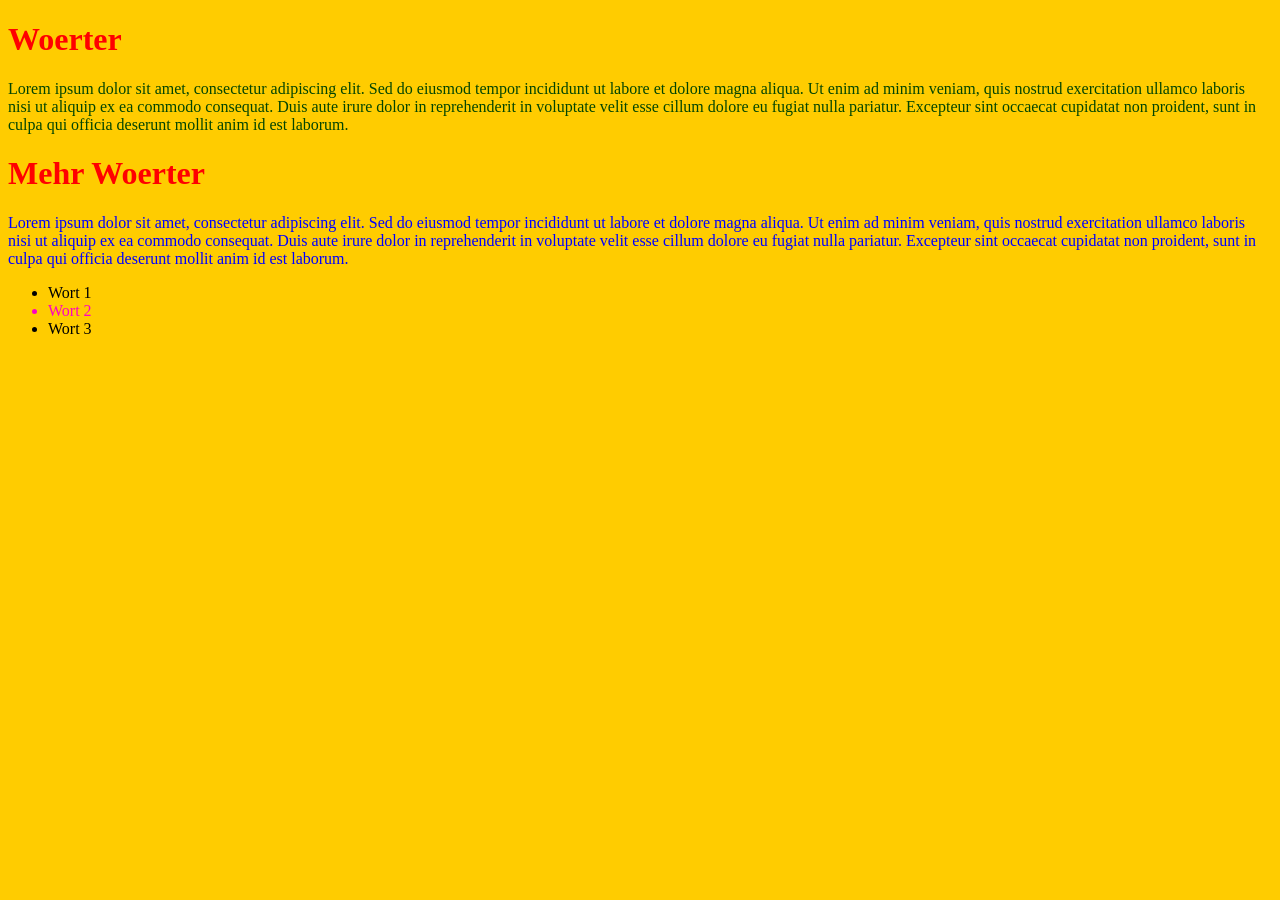
==== index.html @ e8934c5e "Add files via upload" ====
<!DOCTYPE html>
<html lang="de">
    <head>
        <meta charset="UTF-8">
        <meta name="viewport" content="width=device-width, initial-scale=1.0">
        <title>Dokument zum Testen</title>
        
        <link rel="stylesheet" href="style.css">
        
    </head>
    <body>
        <h1 >Woerter</h1>
<p>
    Lorem ipsum dolor sit amet, consectetur adipiscing elit. Sed do eiusmod tempor incididunt ut labore et dolore magna aliqua. Ut enim ad minim veniam, quis nostrud exercitation ullamco laboris nisi ut aliquip ex ea commodo consequat. Duis aute irure dolor in reprehenderit in voluptate velit esse cillum dolore eu fugiat nulla pariatur. Excepteur sint occaecat cupidatat non proident, sunt in culpa qui officia deserunt mollit anim id est laborum.
</p>
<h1>Mehr Woerter</h1>
<p id="blauertext">
    Lorem ipsum dolor sit amet, consectetur adipiscing elit. Sed do eiusmod tempor incididunt ut labore et dolore magna aliqua. Ut enim ad minim veniam, quis nostrud exercitation ullamco laboris nisi ut aliquip ex ea commodo consequat. Duis aute irure dolor in reprehenderit in voluptate velit esse cillum dolore eu fugiat nulla pariatur. Excepteur sint occaecat cupidatat non proident, sunt in culpa qui officia deserunt mollit anim id est laborum.
</p>


        <ul> 
            <li >Wort 1</li>
            <li id="xyz">Wort 2</li>
            <li>Wort 3</li>
        </ul>
       
    
    </body>
</html>
---- style.css ----
body {background: rgb(255, 204, 0)}
h1 {color: red}
p {color: rgb(2, 69, 2)}
#blauertext {color: blue}
#xyz {color: rgb(255, 0, 195)}
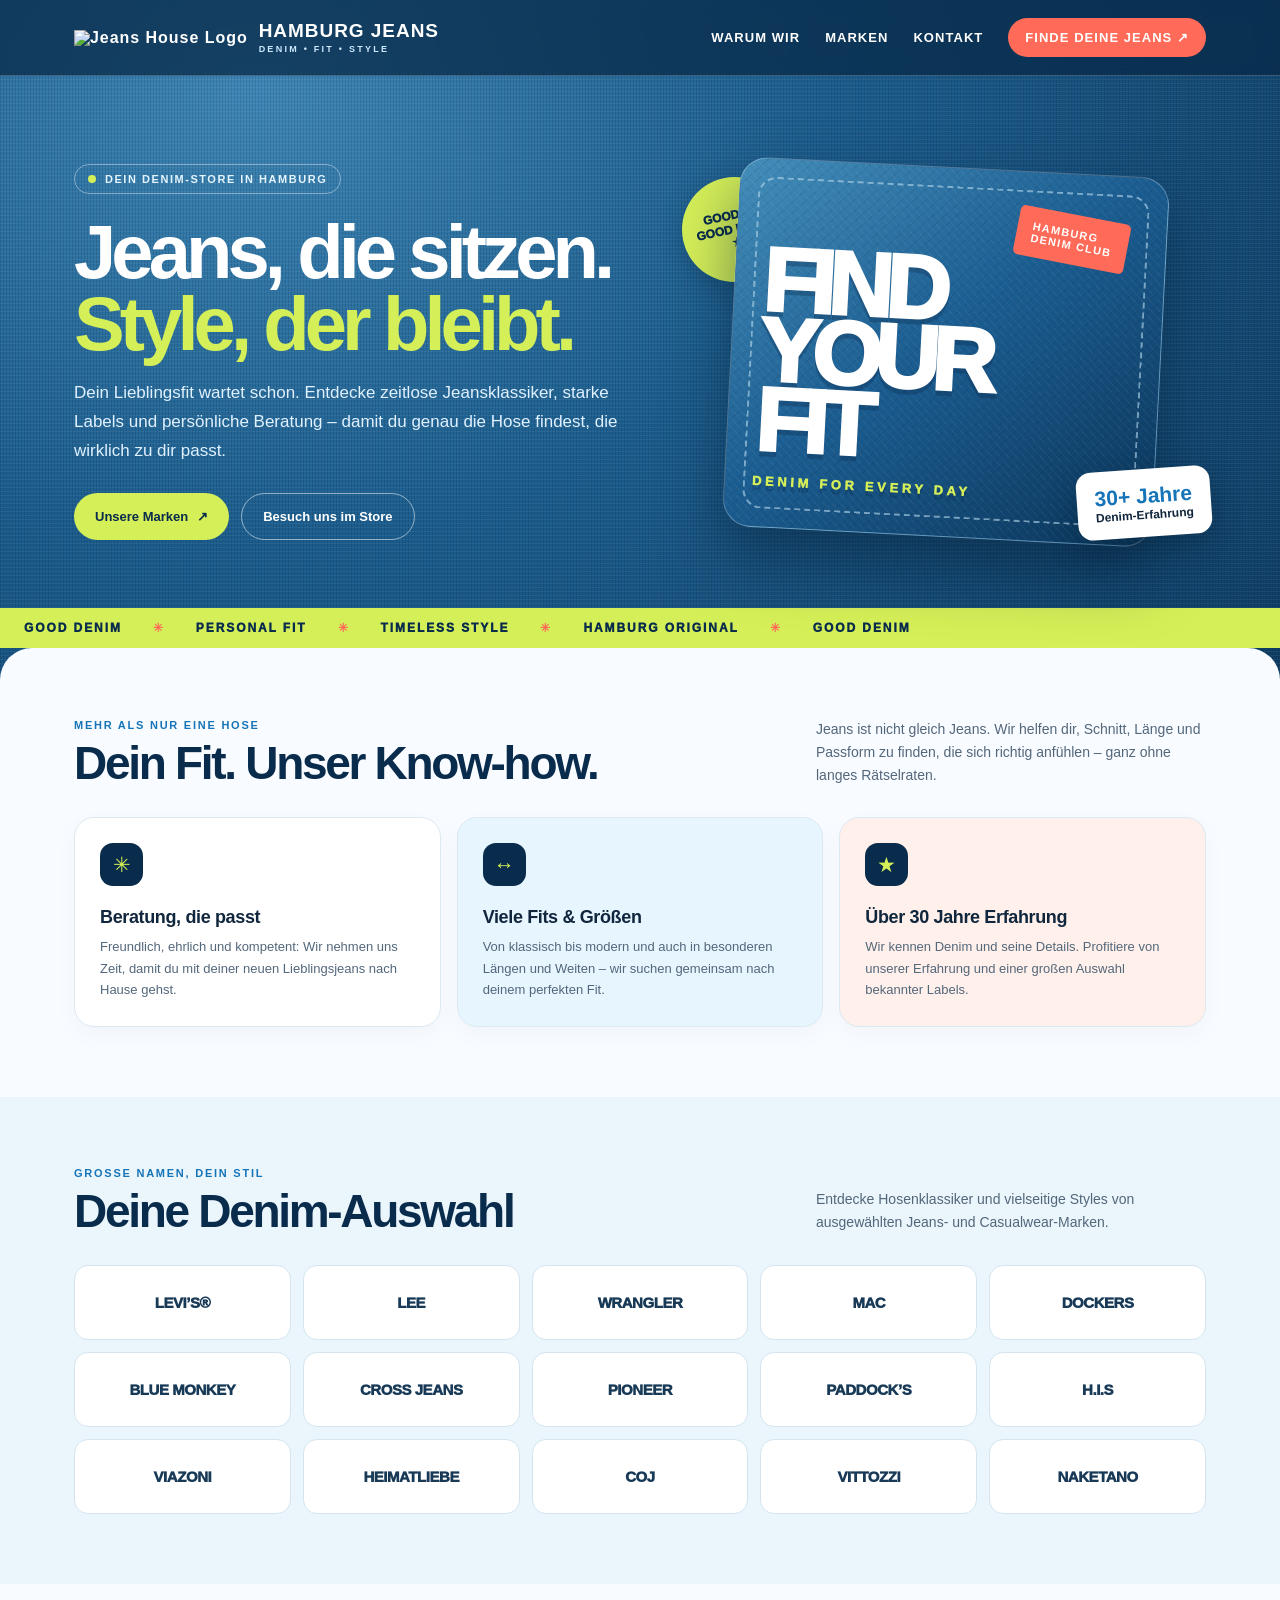
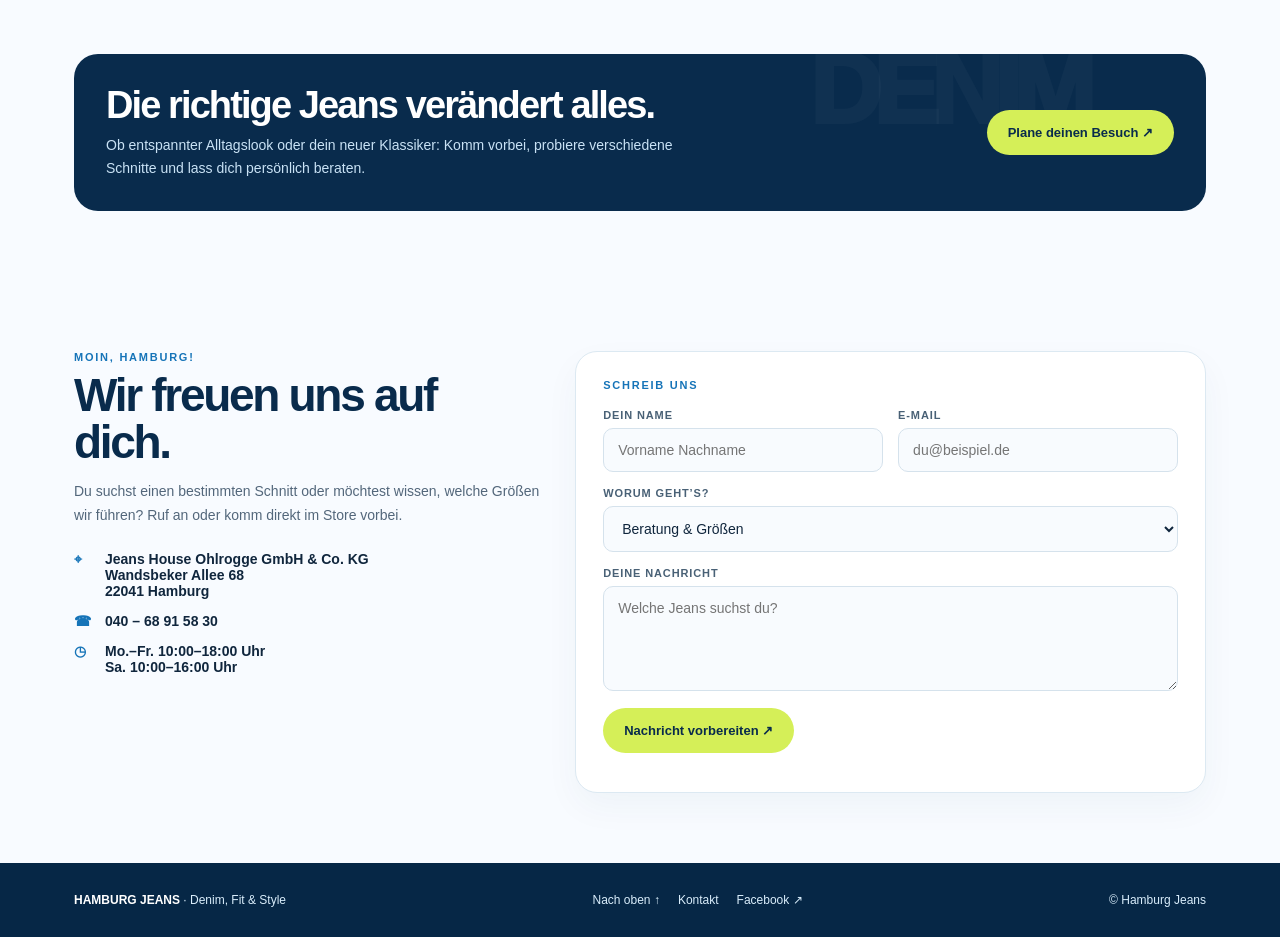
==== commit f83480ed: "Add files via upload" ====
--- a/index.html
+++ b/index.html
@@ -1,30 +1,129 @@
 <!DOCTYPE html>
 <html lang="de">
-    <head>
-        <meta charset="UTF-8">
-        <meta name="viewport" content="width=device-width, initial-scale=1.0">
-        <title>Dokument zum Testen</title>
-        
-        <link rel="stylesheet" href="style.css">
-        
-    </head>
-    <body>
-        <h1 >Woerter</h1>
-<p>
-    Lorem ipsum dolor sit amet, consectetur adipiscing elit. Sed do eiusmod tempor incididunt ut labore et dolore magna aliqua. Ut enim ad minim veniam, quis nostrud exercitation ullamco laboris nisi ut aliquip ex ea commodo consequat. Duis aute irure dolor in reprehenderit in voluptate velit esse cillum dolore eu fugiat nulla pariatur. Excepteur sint occaecat cupidatat non proident, sunt in culpa qui officia deserunt mollit anim id est laborum.
-</p>
-<h1>Mehr Woerter</h1>
-<p id="blauertext">
-    Lorem ipsum dolor sit amet, consectetur adipiscing elit. Sed do eiusmod tempor incididunt ut labore et dolore magna aliqua. Ut enim ad minim veniam, quis nostrud exercitation ullamco laboris nisi ut aliquip ex ea commodo consequat. Duis aute irure dolor in reprehenderit in voluptate velit esse cillum dolore eu fugiat nulla pariatur. Excepteur sint occaecat cupidatat non proident, sunt in culpa qui officia deserunt mollit anim id est laborum.
-</p>
-
-
-        <ul> 
-            <li >Wort 1</li>
-            <li id="xyz">Wort 2</li>
-            <li>Wort 3</li>
-        </ul>
-       
-    
-    </body>
-</html>+<head>
+<meta charset="UTF-8" />
+<meta name="viewport" content="width=device-width, initial-scale=1" />
+<title>Jeans House Hamburg — Dein Denim. Dein Stil.</title>
+<style>
+  :root{--ink:#10263d;--navy:#092b4c;--blue:#1674b8;--sky:#c8eaff;--coral:#ff6b58;--lime:#d5ef58;--paper:#f8fbff;--white:#fff;--muted:#53677b}
+  *{box-sizing:border-box}
+  html{scroll-behavior:smooth}
+  body{margin:0;color:var(--ink);font-family:Inter,Arial,Helvetica,sans-serif;background-color:#164a75;background-image:repeating-linear-gradient(0deg,rgba(255,255,255,.055) 0px,rgba(255,255,255,.055) 1px,transparent 1px,transparent 4px),repeating-linear-gradient(90deg,rgba(5,26,48,.15) 0px,rgba(5,26,48,.15) 1px,transparent 1px,transparent 3px),radial-gradient(ellipse at 20% 10%,#3e86b5 0%,#1b5c8c 40%,#0b3458 100%);background-attachment:fixed}
+  a{color:inherit;text-decoration:none}
+  .shell{max-width:1180px;margin:auto;padding:0 24px}
+  header{padding:18px 0;color:white;border-bottom:1px solid #ffffff35;background:#062746b8;backdrop-filter:blur(10px)}
+  .nav{display:flex;align-items:center;justify-content:space-between;gap:24px}
+  .logo{display:flex;align-items:center;gap:11px;font-weight:900;letter-spacing:.06em;line-height:.95}
+  .logo-mark{width:48px;height:48px;display:grid;place-items:center;border:3px solid var(--lime);border-radius:14px 5px 14px 5px;color:var(--lime);font-size:21px;transform:rotate(-5deg)}
+  .logo-word{font-size:19px}.logo-word small{display:block;font-size:9px;letter-spacing:.25em;margin-top:5px;color:#cce9ff}
+  nav{display:flex;align-items:center;gap:25px;font-size:13px;font-weight:800;text-transform:uppercase;letter-spacing:.08em}
+  nav a:hover{color:var(--lime)}\n  .brand-logo{width:92px;height:auto;max-height:64px;object-fit:contain;background:#fff;border-radius:8px;padding:4px}
+  .nav-cta{padding:12px 17px;background:var(--coral);border-radius:100px;color:white}
+  .hero{padding:66px 0 46px}
+  .hero-grid{display:grid;grid-template-columns:1.05fr .95fr;gap:38px;align-items:center}
+  .eyebrow{display:inline-flex;align-items:center;gap:9px;padding:8px 13px;border:1px solid #ffffff65;border-radius:99px;color:#e4f5ff;font-size:11px;font-weight:800;text-transform:uppercase;letter-spacing:.14em}
+  .dot{width:8px;height:8px;background:var(--lime);border-radius:50%}
+  h1{font-size:clamp(42px,6vw,76px);line-height:.94;letter-spacing:-.065em;color:white;margin:22px 0 20px;max-width:680px}
+  h1 span{color:var(--lime)}
+  .hero p{font-size:17px;line-height:1.7;color:#e0f1ff;max-width:560px;margin:0 0 27px}
+  .actions{display:flex;flex-wrap:wrap;gap:12px}
+  .btn{display:inline-flex;align-items:center;justify-content:center;gap:9px;padding:15px 21px;border-radius:100px;font-size:13px;font-weight:900;transition:transform .2s}
+  .btn:hover{transform:translateY(-3px)}.btn-primary{background:var(--lime);color:var(--navy)}.btn-ghost{border:1px solid #ffffff85;color:white}
+  .hero-art{position:relative;min-height:420px;display:grid;place-items:center}
+  .denim-card{width:min(100%,430px);height:370px;border:1px solid #ffffff45;border-radius:28px;background:linear-gradient(140deg,#438db9 0%,#1b5d91 47%,#0a3458 100%);box-shadow:0 28px 60px #031d3580;position:relative;overflow:hidden;transform:rotate(3deg)}
+  .denim-card:before{content:"";position:absolute;inset:0;background:repeating-linear-gradient(45deg,transparent 0 5px,#ffffff0c 5px 6px),repeating-linear-gradient(-45deg,transparent 0 7px,#001e3518 7px 8px)}
+  .seam{position:absolute;inset:18px;border:2px dashed #b7d9ee9c;border-radius:19px}
+  .patch{position:absolute;top:40px;right:38px;background:var(--coral);color:white;padding:13px 15px;font-size:11px;font-weight:900;letter-spacing:.12em;transform:rotate(8deg);border-radius:5px}
+  .big-denim{position:absolute;left:27px;bottom:36px;color:white;font-size:clamp(55px,7vw,90px);font-weight:1000;line-height:.78;letter-spacing:-.08em;text-shadow:0 5px 0 #082b4c50}
+  .big-denim small{display:block;font-size:13px;letter-spacing:.28em;line-height:1.5;margin-top:15px;color:var(--lime)}
+  .sticker{position:absolute;left:-4px;top:35px;width:105px;height:105px;border-radius:50%;display:grid;place-items:center;text-align:center;background:var(--lime);color:var(--navy);font-weight:1000;font-size:12px;line-height:1.15;transform:rotate(-12deg);box-shadow:0 8px 25px #031d3540}
+  .floating-note{position:absolute;right:-5px;bottom:25px;background:white;border-radius:15px;padding:15px 18px;box-shadow:0 12px 30px #00182b50;font-size:12px;font-weight:800;transform:rotate(-4deg)}.floating-note strong{display:block;font-size:21px;color:var(--blue)}
+  .ticker{background:var(--lime);color:var(--navy);overflow:hidden;padding:13px 0;font-size:12px;font-weight:1000;letter-spacing:.16em;text-transform:uppercase;white-space:nowrap}
+  .ticker span{padding:0 24px}.ticker b{color:var(--coral);padding:0 7px}
+  main{background:var(--paper);border-radius:32px 32px 0 0;margin-top:0;overflow:hidden}
+  section{padding:70px 0}
+  .section-head{display:flex;justify-content:space-between;align-items:end;gap:24px;margin-bottom:30px}
+  .kicker{font-size:11px;font-weight:900;text-transform:uppercase;letter-spacing:.16em;color:var(--blue)}
+  h2{font-size:clamp(30px,4vw,46px);letter-spacing:-.05em;line-height:1.02;margin:9px 0 0;color:var(--navy)}
+  .section-head p{max-width:390px;color:var(--muted);font-size:14px;line-height:1.65;margin:0}
+  .benefits{display:grid;grid-template-columns:repeat(3,1fr);gap:16px}
+  .benefit{padding:25px;border-radius:20px;background:white;border:1px solid #dce9f2;box-shadow:0 8px 24px #103b5b08}
+  .benefit:nth-child(2){background:#e7f5ff}.benefit:nth-child(3){background:#fff0eb}
+  .iconbox{width:43px;height:43px;border-radius:13px;display:grid;place-items:center;background:var(--navy);color:var(--lime);font-size:21px;margin-bottom:21px}
+  .benefit h3{font-size:18px;margin:0 0 8px;letter-spacing:-.02em}.benefit p{font-size:13px;color:var(--muted);line-height:1.65;margin:0}
+  .brands-section{background:#eaf5fc}
+  .brand-grid{display:grid;grid-template-columns:repeat(5,1fr);gap:12px}
+  .brand{background:white;border:1px solid #d5e5f0;border-radius:14px;min-height:75px;display:grid;place-items:center;text-align:center;padding:15px;font-weight:1000;font-size:15px;letter-spacing:-.03em;color:#183a57;transition:.2s}
+  .brand:hover{background:var(--navy);color:white;transform:translateY(-3px)}
+  .fit-banner{background:var(--navy);color:white;display:grid;grid-template-columns:1fr auto;gap:25px;align-items:center;padding:32px;border-radius:24px;position:relative;overflow:hidden}
+  .fit-banner:after{content:"DENIM";position:absolute;right:120px;top:-22px;font-size:100px;font-weight:1000;letter-spacing:-.09em;color:#ffffff08;pointer-events:none}
+  .fit-banner h2{color:white;font-size:clamp(27px,3vw,38px);margin:0 0 10px}.fit-banner p{color:#c9e2f5;max-width:600px;line-height:1.6;font-size:14px;margin:0}.fit-banner .btn{position:relative;z-index:1;white-space:nowrap}
+  .contact-grid{display:grid;grid-template-columns:.85fr 1.15fr;gap:35px}
+  .contact-copy p{color:var(--muted);font-size:14px;line-height:1.7}.contact-detail{margin-top:24px;display:grid;gap:14px;font-size:14px;font-weight:800}.contact-detail span{display:flex;gap:11px;align-items:flex-start}.contact-detail b{color:var(--blue);min-width:20px}
+  .contact-card{padding:27px;border-radius:22px;background:white;border:1px solid #dce9f2;box-shadow:0 14px 35px #103b5b0b}
+  .form-grid{display:grid;grid-template-columns:1fr 1fr;gap:15px}.field{display:grid;gap:7px}.field.full{grid-column:1/-1}label{font-size:11px;font-weight:900;text-transform:uppercase;letter-spacing:.08em;color:#496176}input,textarea,select{width:100%;border:1px solid #d5e2ec;background:#f8fbfe;border-radius:10px;padding:13px 14px;font:inherit;font-size:14px;color:var(--ink);outline:none}input:focus,textarea:focus,select:focus{border-color:var(--blue);box-shadow:0 0 0 3px #1674b81a}textarea{resize:vertical;min-height:105px}.submit{border:0;cursor:pointer;margin-top:17px}
+  footer{background:#062746;color:#d9edfb;padding:30px 0}.footer-row{display:flex;align-items:center;justify-content:space-between;gap:20px;font-size:12px}.footer-row strong{color:white}.footer-links{display:flex;gap:18px;flex-wrap:wrap}
+  @media(max-width:800px){nav{gap:12px}nav a:not(.nav-cta){display:none}.hero-grid,.contact-grid{grid-template-columns:1fr}.hero{padding-top:45px}.hero-art{min-height:365px}.denim-card{height:320px}.section-head{align-items:start;flex-direction:column}.benefits{grid-template-columns:1fr}.brand-grid{grid-template-columns:repeat(3,1fr)}.fit-banner{grid-template-columns:1fr}.fit-banner .btn{justify-self:start}.footer-row{align-items:flex-start;flex-direction:column}}
+  @media(max-width:480px){.shell{padding:0 17px}.logo-word{font-size:15px}.brand-logo{width:66px}.hero-art{min-height:320px}.denim-card{height:280px}.sticker{width:82px;height:82px;font-size:10px;left:0}.floating-note{right:0;bottom:10px}.brand-grid{grid-template-columns:repeat(2,1fr)}.form-grid{grid-template-columns:1fr}.field.full{grid-column:auto}section{padding:52px 0}}
+</style>
+</head>
+<body>
+<header>
+  <div class="shell nav">
+    <a class="logo" href="index.html" aria-label="Jeans House Startseite"><img class="brand-logo" src="assets/jeans-house-logo.png" alt="Jeans House Logo"><span class="logo-word">HAMBURG JEANS<small>DENIM • FIT • STYLE</small></span></a>
+    <nav aria-label="Hauptnavigation"><a href="#vorteile">Warum wir</a><a href="marken.html">Marken</a><a href="#kontakt">Kontakt</a><a class="nav-cta" href="#kontakt">Finde deine Jeans ↗</a></nav>
+  </div>
+</header>
+<div id="start" class="hero">
+  <div class="shell hero-grid">
+    <div>
+      <div class="eyebrow"><span class="dot"></span> Dein Denim-Store in Hamburg</div>
+      <h1>Jeans, die sitzen.<br><span>Style, der bleibt.</span></h1>
+      <p>Dein Lieblingsfit wartet schon. Entdecke zeitlose Jeansklassiker, starke Labels und persönliche Beratung – damit du genau die Hose findest, die wirklich zu dir passt.</p>
+      <div class="actions"><a class="btn btn-primary" href="marken.html">Unsere Marken <span>↗</span></a><a class="btn btn-ghost" href="#kontakt">Besuch uns im Store</a></div>
+    </div>
+    <div class="hero-art" aria-label="Grafische Denim-Illustration">
+      <div class="sticker">GOOD FIT<br>GOOD MOOD<br>★</div>
+      <div class="denim-card"><div class="seam"></div><div class="patch">HAMBURG<br>DENIM CLUB</div><div class="big-denim">FIND<br>YOUR<br>FIT<small>DENIM FOR EVERY DAY</small></div></div>
+      <div class="floating-note"><strong>30+ Jahre</strong>Denim-Erfahrung</div>
+    </div>
+  </div>
+</div>
+<div class="ticker"><span>GOOD DENIM</span><b>✳</b><span>PERSONAL FIT</span><b>✳</b><span>TIMELESS STYLE</span><b>✳</b><span>HAMBURG ORIGINAL</span><b>✳</b><span>GOOD DENIM</span></div>
+<main>
+  <section id="vorteile">
+    <div class="shell">
+      <div class="section-head"><div><div class="kicker">Mehr als nur eine Hose</div><h2>Dein Fit. Unser Know-how.</h2></div><p>Jeans ist nicht gleich Jeans. Wir helfen dir, Schnitt, Länge und Passform zu finden, die sich richtig anfühlen – ganz ohne langes Rätselraten.</p></div>
+      <div class="benefits">
+        <article class="benefit"><div class="iconbox">✳</div><h3>Beratung, die passt</h3><p>Freundlich, ehrlich und kompetent: Wir nehmen uns Zeit, damit du mit deiner neuen Lieblingsjeans nach Hause gehst.</p></article>
+        <article class="benefit"><div class="iconbox">↔</div><h3>Viele Fits & Größen</h3><p>Von klassisch bis modern und auch in besonderen Längen und Weiten – wir suchen gemeinsam nach deinem perfekten Fit.</p></article>
+        <article class="benefit"><div class="iconbox">★</div><h3>Über 30 Jahre Erfahrung</h3><p>Wir kennen Denim und seine Details. Profitiere von unserer Erfahrung und einer großen Auswahl bekannter Labels.</p></article>
+      </div>
+    </div>
+  </section>
+  <section id="marken" class="brands-section">
+    <div class="shell">
+      <div class="section-head"><div><div class="kicker">Große Namen, dein Stil</div><h2>Deine Denim-Auswahl</h2></div><p>Entdecke Hosenklassiker und vielseitige Styles von ausgewählten Jeans- und Casualwear-Marken.</p></div>
+      <div class="brand-grid">
+        <div class="brand">LEVI’S®</div><div class="brand">LEE</div><div class="brand">WRANGLER</div><div class="brand">MAC</div><div class="brand">DOCKERS</div><div class="brand">BLUE MONKEY</div><div class="brand">CROSS JEANS</div><div class="brand">PIONEER</div><div class="brand">PADDOCK’S</div><div class="brand">H.I.S</div><div class="brand">VIAZONI</div><div class="brand">HEIMATLIEBE</div><div class="brand">COJ</div><div class="brand">VITTOZZI</div><div class="brand">NAKETANO</div>
+      </div>
+    </div>
+  </section>
+  <section>
+    <div class="shell"><div class="fit-banner"><div><h2>Die richtige Jeans verändert alles.</h2><p>Ob entspannter Alltagslook oder dein neuer Klassiker: Komm vorbei, probiere verschiedene Schnitte und lass dich persönlich beraten.</p></div><a class="btn btn-primary" href="#kontakt">Plane deinen Besuch ↗</a></div></div>
+  </section>
+  <section id="kontakt">
+    <div class="shell contact-grid">
+      <div class="contact-copy"><div class="kicker">Moin, Hamburg!</div><h2>Wir freuen uns auf dich.</h2><p>Du suchst einen bestimmten Schnitt oder möchtest wissen, welche Größen wir führen? Ruf an oder komm direkt im Store vorbei.</p>
+        <div class="contact-detail"><span><b>⌖</b><span>Jeans House Ohlrogge GmbH & Co. KG<br>Wandsbeker Allee 68<br>22041 Hamburg</span></span><span><b>☎</b><span>040 – 68 91 58 30</span></span><span><b>◷</b><span>Mo.–Fr. 10:00–18:00 Uhr<br>Sa. 10:00–16:00 Uhr</span></span></div>
+      </div>
+      <div class="contact-card"><div class="kicker" style="margin-bottom:18px">Schreib uns</div><form onsubmit="event.preventDefault();document.getElementById('form-note').textContent='Danke! Dieses Demo-Formular ist noch nicht mit einem E-Mail-System verbunden.';">
+        <div class="form-grid"><div class="field"><label for="name">Dein Name</label><input id="name" name="name" placeholder="Vorname Nachname" required></div><div class="field"><label for="email">E-Mail</label><input id="email" name="email" type="email" placeholder="du@beispiel.de" required></div><div class="field full"><label for="topic">Worum geht’s?</label><select id="topic" name="topic"><option>Beratung & Größen</option><option>Marken & Verfügbarkeit</option><option>Allgemeine Anfrage</option></select></div><div class="field full"><label for="message">Deine Nachricht</label><textarea id="message" name="message" placeholder="Welche Jeans suchst du?"></textarea></div></div>
+        <button class="btn btn-primary submit" type="submit">Nachricht vorbereiten ↗</button><p id="form-note" aria-live="polite" style="font-size:12px;color:#53677b;margin:12px 0 0"></p>
+      </form></div>
+    </div>
+  </section>
+</main>
+<footer><div class="shell footer-row"><div><strong>HAMBURG JEANS</strong> · Denim, Fit & Style</div><div class="footer-links"><a href="#start">Nach oben ↑</a><a href="#kontakt">Kontakt</a><a href="https://www.facebook.com/hamburgjeans/" target="_blank" rel="noreferrer">Facebook ↗</a></div><div>© Hamburg Jeans</div></div></footer>
+</body>
+</html>
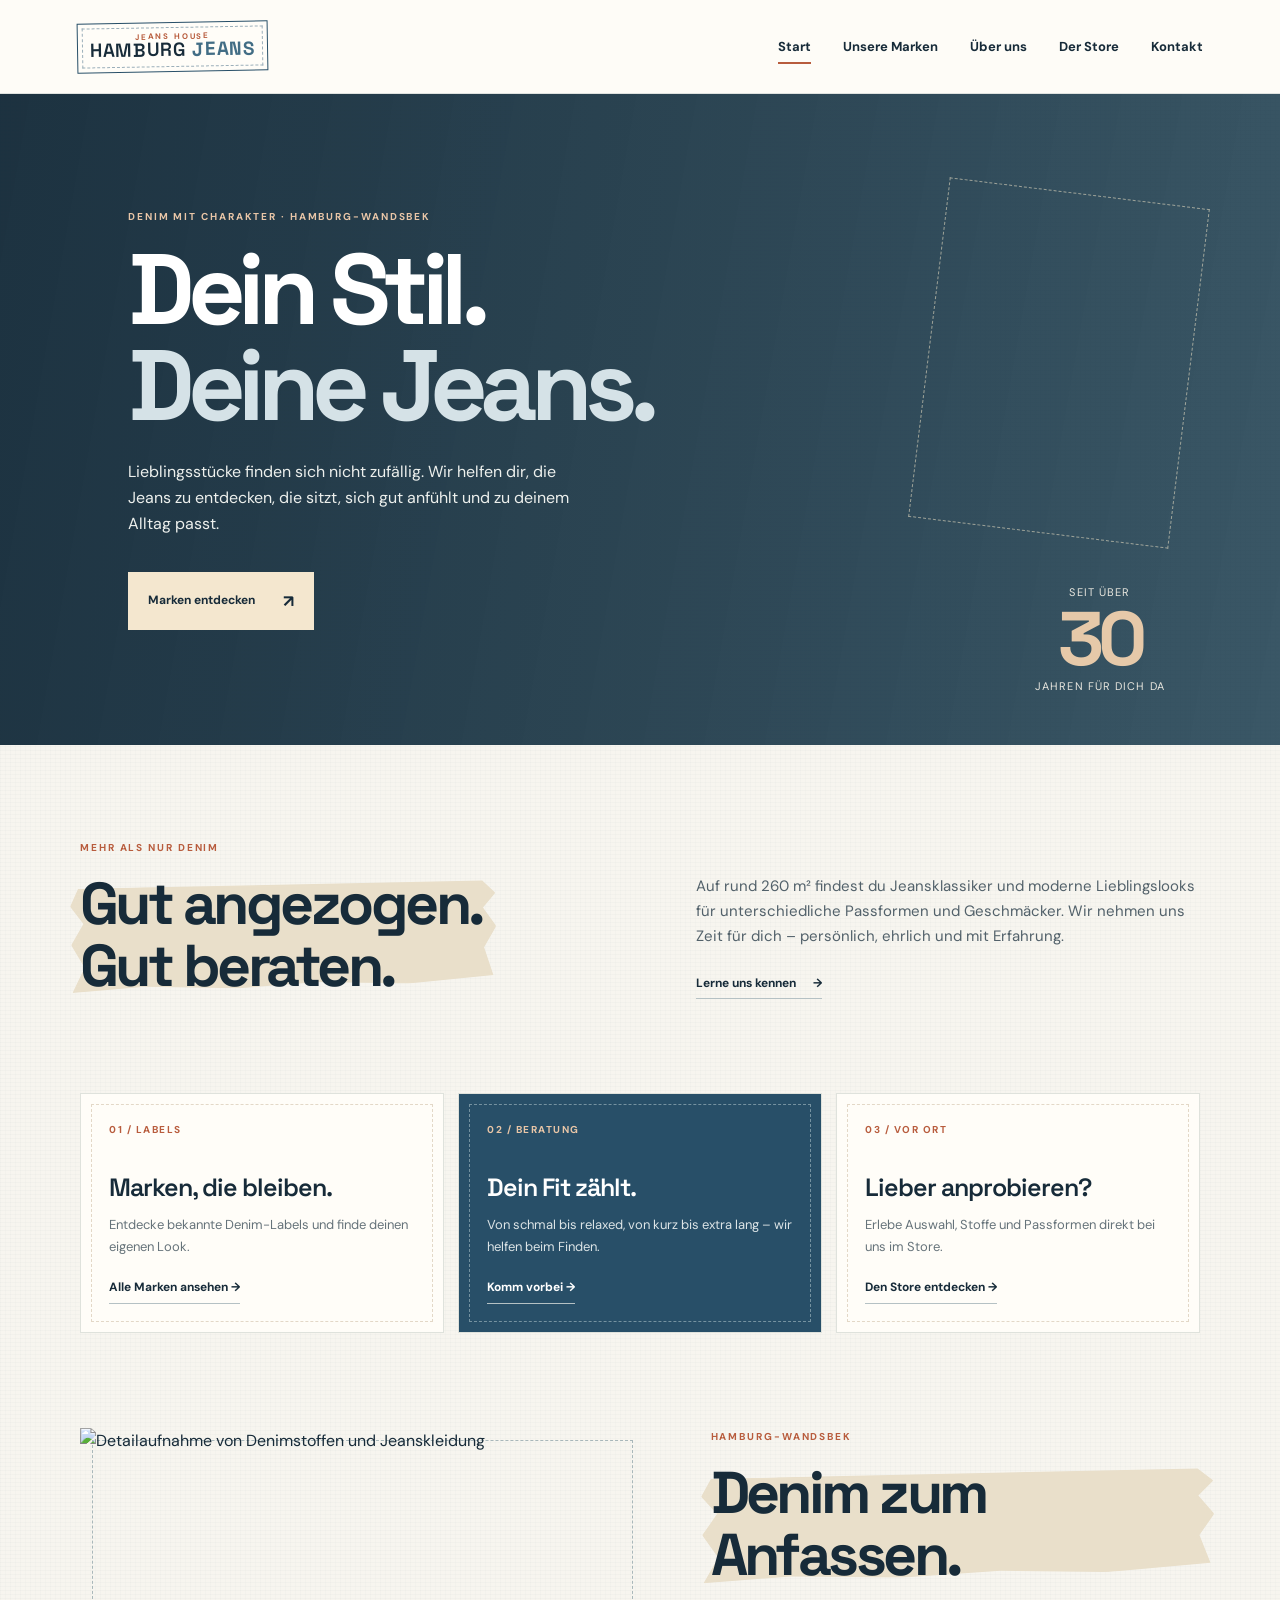
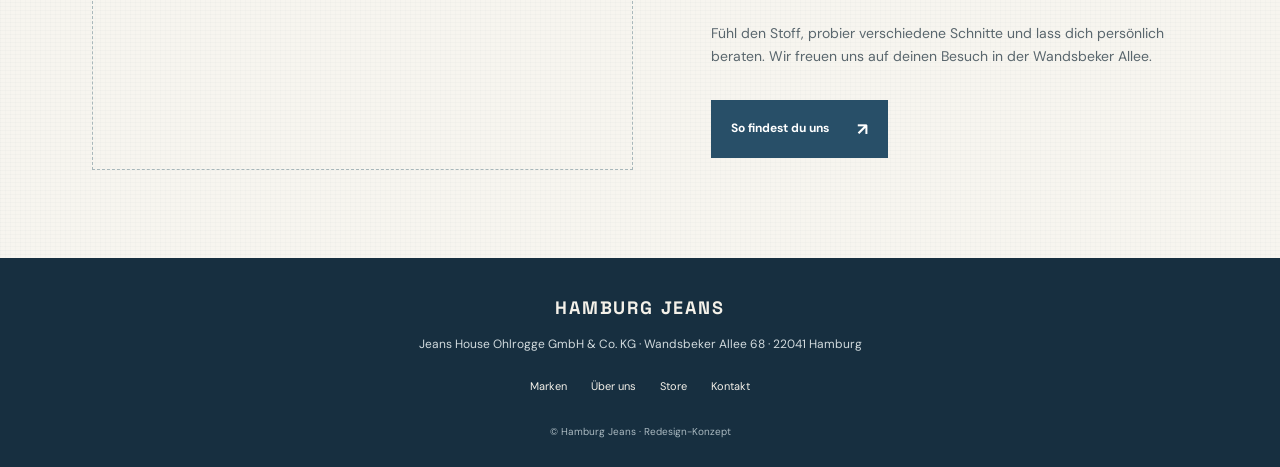
==== commit ffeac0de: "Add files via upload" ====
--- a/index.html
+++ b/index.html
@@ -1,129 +1,12 @@
-<!DOCTYPE html>
+<!doctype html>
 <html lang="de">
-<head>
-<meta charset="UTF-8" />
-<meta name="viewport" content="width=device-width, initial-scale=1" />
-<title>Jeans House Hamburg — Dein Denim. Dein Stil.</title>
-<style>
-  :root{--ink:#10263d;--navy:#092b4c;--blue:#1674b8;--sky:#c8eaff;--coral:#ff6b58;--lime:#d5ef58;--paper:#f8fbff;--white:#fff;--muted:#53677b}
-  *{box-sizing:border-box}
-  html{scroll-behavior:smooth}
-  body{margin:0;color:var(--ink);font-family:Inter,Arial,Helvetica,sans-serif;background-color:#164a75;background-image:repeating-linear-gradient(0deg,rgba(255,255,255,.055) 0px,rgba(255,255,255,.055) 1px,transparent 1px,transparent 4px),repeating-linear-gradient(90deg,rgba(5,26,48,.15) 0px,rgba(5,26,48,.15) 1px,transparent 1px,transparent 3px),radial-gradient(ellipse at 20% 10%,#3e86b5 0%,#1b5c8c 40%,#0b3458 100%);background-attachment:fixed}
-  a{color:inherit;text-decoration:none}
-  .shell{max-width:1180px;margin:auto;padding:0 24px}
-  header{padding:18px 0;color:white;border-bottom:1px solid #ffffff35;background:#062746b8;backdrop-filter:blur(10px)}
-  .nav{display:flex;align-items:center;justify-content:space-between;gap:24px}
-  .logo{display:flex;align-items:center;gap:11px;font-weight:900;letter-spacing:.06em;line-height:.95}
-  .logo-mark{width:48px;height:48px;display:grid;place-items:center;border:3px solid var(--lime);border-radius:14px 5px 14px 5px;color:var(--lime);font-size:21px;transform:rotate(-5deg)}
-  .logo-word{font-size:19px}.logo-word small{display:block;font-size:9px;letter-spacing:.25em;margin-top:5px;color:#cce9ff}
-  nav{display:flex;align-items:center;gap:25px;font-size:13px;font-weight:800;text-transform:uppercase;letter-spacing:.08em}
-  nav a:hover{color:var(--lime)}\n  .brand-logo{width:92px;height:auto;max-height:64px;object-fit:contain;background:#fff;border-radius:8px;padding:4px}
-  .nav-cta{padding:12px 17px;background:var(--coral);border-radius:100px;color:white}
-  .hero{padding:66px 0 46px}
-  .hero-grid{display:grid;grid-template-columns:1.05fr .95fr;gap:38px;align-items:center}
-  .eyebrow{display:inline-flex;align-items:center;gap:9px;padding:8px 13px;border:1px solid #ffffff65;border-radius:99px;color:#e4f5ff;font-size:11px;font-weight:800;text-transform:uppercase;letter-spacing:.14em}
-  .dot{width:8px;height:8px;background:var(--lime);border-radius:50%}
-  h1{font-size:clamp(42px,6vw,76px);line-height:.94;letter-spacing:-.065em;color:white;margin:22px 0 20px;max-width:680px}
-  h1 span{color:var(--lime)}
-  .hero p{font-size:17px;line-height:1.7;color:#e0f1ff;max-width:560px;margin:0 0 27px}
-  .actions{display:flex;flex-wrap:wrap;gap:12px}
-  .btn{display:inline-flex;align-items:center;justify-content:center;gap:9px;padding:15px 21px;border-radius:100px;font-size:13px;font-weight:900;transition:transform .2s}
-  .btn:hover{transform:translateY(-3px)}.btn-primary{background:var(--lime);color:var(--navy)}.btn-ghost{border:1px solid #ffffff85;color:white}
-  .hero-art{position:relative;min-height:420px;display:grid;place-items:center}
-  .denim-card{width:min(100%,430px);height:370px;border:1px solid #ffffff45;border-radius:28px;background:linear-gradient(140deg,#438db9 0%,#1b5d91 47%,#0a3458 100%);box-shadow:0 28px 60px #031d3580;position:relative;overflow:hidden;transform:rotate(3deg)}
-  .denim-card:before{content:"";position:absolute;inset:0;background:repeating-linear-gradient(45deg,transparent 0 5px,#ffffff0c 5px 6px),repeating-linear-gradient(-45deg,transparent 0 7px,#001e3518 7px 8px)}
-  .seam{position:absolute;inset:18px;border:2px dashed #b7d9ee9c;border-radius:19px}
-  .patch{position:absolute;top:40px;right:38px;background:var(--coral);color:white;padding:13px 15px;font-size:11px;font-weight:900;letter-spacing:.12em;transform:rotate(8deg);border-radius:5px}
-  .big-denim{position:absolute;left:27px;bottom:36px;color:white;font-size:clamp(55px,7vw,90px);font-weight:1000;line-height:.78;letter-spacing:-.08em;text-shadow:0 5px 0 #082b4c50}
-  .big-denim small{display:block;font-size:13px;letter-spacing:.28em;line-height:1.5;margin-top:15px;color:var(--lime)}
-  .sticker{position:absolute;left:-4px;top:35px;width:105px;height:105px;border-radius:50%;display:grid;place-items:center;text-align:center;background:var(--lime);color:var(--navy);font-weight:1000;font-size:12px;line-height:1.15;transform:rotate(-12deg);box-shadow:0 8px 25px #031d3540}
-  .floating-note{position:absolute;right:-5px;bottom:25px;background:white;border-radius:15px;padding:15px 18px;box-shadow:0 12px 30px #00182b50;font-size:12px;font-weight:800;transform:rotate(-4deg)}.floating-note strong{display:block;font-size:21px;color:var(--blue)}
-  .ticker{background:var(--lime);color:var(--navy);overflow:hidden;padding:13px 0;font-size:12px;font-weight:1000;letter-spacing:.16em;text-transform:uppercase;white-space:nowrap}
-  .ticker span{padding:0 24px}.ticker b{color:var(--coral);padding:0 7px}
-  main{background:var(--paper);border-radius:32px 32px 0 0;margin-top:0;overflow:hidden}
-  section{padding:70px 0}
-  .section-head{display:flex;justify-content:space-between;align-items:end;gap:24px;margin-bottom:30px}
-  .kicker{font-size:11px;font-weight:900;text-transform:uppercase;letter-spacing:.16em;color:var(--blue)}
-  h2{font-size:clamp(30px,4vw,46px);letter-spacing:-.05em;line-height:1.02;margin:9px 0 0;color:var(--navy)}
-  .section-head p{max-width:390px;color:var(--muted);font-size:14px;line-height:1.65;margin:0}
-  .benefits{display:grid;grid-template-columns:repeat(3,1fr);gap:16px}
-  .benefit{padding:25px;border-radius:20px;background:white;border:1px solid #dce9f2;box-shadow:0 8px 24px #103b5b08}
-  .benefit:nth-child(2){background:#e7f5ff}.benefit:nth-child(3){background:#fff0eb}
-  .iconbox{width:43px;height:43px;border-radius:13px;display:grid;place-items:center;background:var(--navy);color:var(--lime);font-size:21px;margin-bottom:21px}
-  .benefit h3{font-size:18px;margin:0 0 8px;letter-spacing:-.02em}.benefit p{font-size:13px;color:var(--muted);line-height:1.65;margin:0}
-  .brands-section{background:#eaf5fc}
-  .brand-grid{display:grid;grid-template-columns:repeat(5,1fr);gap:12px}
-  .brand{background:white;border:1px solid #d5e5f0;border-radius:14px;min-height:75px;display:grid;place-items:center;text-align:center;padding:15px;font-weight:1000;font-size:15px;letter-spacing:-.03em;color:#183a57;transition:.2s}
-  .brand:hover{background:var(--navy);color:white;transform:translateY(-3px)}
-  .fit-banner{background:var(--navy);color:white;display:grid;grid-template-columns:1fr auto;gap:25px;align-items:center;padding:32px;border-radius:24px;position:relative;overflow:hidden}
-  .fit-banner:after{content:"DENIM";position:absolute;right:120px;top:-22px;font-size:100px;font-weight:1000;letter-spacing:-.09em;color:#ffffff08;pointer-events:none}
-  .fit-banner h2{color:white;font-size:clamp(27px,3vw,38px);margin:0 0 10px}.fit-banner p{color:#c9e2f5;max-width:600px;line-height:1.6;font-size:14px;margin:0}.fit-banner .btn{position:relative;z-index:1;white-space:nowrap}
-  .contact-grid{display:grid;grid-template-columns:.85fr 1.15fr;gap:35px}
-  .contact-copy p{color:var(--muted);font-size:14px;line-height:1.7}.contact-detail{margin-top:24px;display:grid;gap:14px;font-size:14px;font-weight:800}.contact-detail span{display:flex;gap:11px;align-items:flex-start}.contact-detail b{color:var(--blue);min-width:20px}
-  .contact-card{padding:27px;border-radius:22px;background:white;border:1px solid #dce9f2;box-shadow:0 14px 35px #103b5b0b}
-  .form-grid{display:grid;grid-template-columns:1fr 1fr;gap:15px}.field{display:grid;gap:7px}.field.full{grid-column:1/-1}label{font-size:11px;font-weight:900;text-transform:uppercase;letter-spacing:.08em;color:#496176}input,textarea,select{width:100%;border:1px solid #d5e2ec;background:#f8fbfe;border-radius:10px;padding:13px 14px;font:inherit;font-size:14px;color:var(--ink);outline:none}input:focus,textarea:focus,select:focus{border-color:var(--blue);box-shadow:0 0 0 3px #1674b81a}textarea{resize:vertical;min-height:105px}.submit{border:0;cursor:pointer;margin-top:17px}
-  footer{background:#062746;color:#d9edfb;padding:30px 0}.footer-row{display:flex;align-items:center;justify-content:space-between;gap:20px;font-size:12px}.footer-row strong{color:white}.footer-links{display:flex;gap:18px;flex-wrap:wrap}
-  @media(max-width:800px){nav{gap:12px}nav a:not(.nav-cta){display:none}.hero-grid,.contact-grid{grid-template-columns:1fr}.hero{padding-top:45px}.hero-art{min-height:365px}.denim-card{height:320px}.section-head{align-items:start;flex-direction:column}.benefits{grid-template-columns:1fr}.brand-grid{grid-template-columns:repeat(3,1fr)}.fit-banner{grid-template-columns:1fr}.fit-banner .btn{justify-self:start}.footer-row{align-items:flex-start;flex-direction:column}}
-  @media(max-width:480px){.shell{padding:0 17px}.logo-word{font-size:15px}.brand-logo{width:66px}.hero-art{min-height:320px}.denim-card{height:280px}.sticker{width:82px;height:82px;font-size:10px;left:0}.floating-note{right:0;bottom:10px}.brand-grid{grid-template-columns:repeat(2,1fr)}.form-grid{grid-template-columns:1fr}.field.full{grid-column:auto}section{padding:52px 0}}
-</style>
-</head>
+<head><meta charset="utf-8"><meta name="viewport" content="width=device-width, initial-scale=1"><title>Hamburg Jeans – Denim, der zu dir passt</title><link rel="stylesheet" href="style.css"><script defer src="script.js"></script></head>
 <body>
-<header>
-  <div class="shell nav">
-    <a class="logo" href="index.html" aria-label="Jeans House Startseite"><img class="brand-logo" src="assets/jeans-house-logo.png" alt="Jeans House Logo"><span class="logo-word">HAMBURG JEANS<small>DENIM • FIT • STYLE</small></span></a>
-    <nav aria-label="Hauptnavigation"><a href="#vorteile">Warum wir</a><a href="marken.html">Marken</a><a href="#kontakt">Kontakt</a><a class="nav-cta" href="#kontakt">Finde deine Jeans ↗</a></nav>
-  </div>
-</header>
-<div id="start" class="hero">
-  <div class="shell hero-grid">
-    <div>
-      <div class="eyebrow"><span class="dot"></span> Dein Denim-Store in Hamburg</div>
-      <h1>Jeans, die sitzen.<br><span>Style, der bleibt.</span></h1>
-      <p>Dein Lieblingsfit wartet schon. Entdecke zeitlose Jeansklassiker, starke Labels und persönliche Beratung – damit du genau die Hose findest, die wirklich zu dir passt.</p>
-      <div class="actions"><a class="btn btn-primary" href="marken.html">Unsere Marken <span>↗</span></a><a class="btn btn-ghost" href="#kontakt">Besuch uns im Store</a></div>
-    </div>
-    <div class="hero-art" aria-label="Grafische Denim-Illustration">
-      <div class="sticker">GOOD FIT<br>GOOD MOOD<br>★</div>
-      <div class="denim-card"><div class="seam"></div><div class="patch">HAMBURG<br>DENIM CLUB</div><div class="big-denim">FIND<br>YOUR<br>FIT<small>DENIM FOR EVERY DAY</small></div></div>
-      <div class="floating-note"><strong>30+ Jahre</strong>Denim-Erfahrung</div>
-    </div>
-  </div>
-</div>
-<div class="ticker"><span>GOOD DENIM</span><b>✳</b><span>PERSONAL FIT</span><b>✳</b><span>TIMELESS STYLE</span><b>✳</b><span>HAMBURG ORIGINAL</span><b>✳</b><span>GOOD DENIM</span></div>
+<header class="site-header"><a class="brand" href="index.html" aria-label="Hamburg Jeans Startseite"><span class="brand-small">JEANS HOUSE</span><span class="brand-main">HAMBURG <b>JEANS</b></span><span class="brand-stitch"></span></a><button class="menu-toggle" aria-label="Menü öffnen" aria-expanded="false">☰</button><nav class="nav"><a class="active" href="index.html">Start</a><a href="marken.html">Unsere Marken</a><a href="ueber-uns.html">Über uns</a><a href="store.html">Der Store</a><a href="kontakt.html">Kontakt</a></nav></header>
 <main>
-  <section id="vorteile">
-    <div class="shell">
-      <div class="section-head"><div><div class="kicker">Mehr als nur eine Hose</div><h2>Dein Fit. Unser Know-how.</h2></div><p>Jeans ist nicht gleich Jeans. Wir helfen dir, Schnitt, Länge und Passform zu finden, die sich richtig anfühlen – ganz ohne langes Rätselraten.</p></div>
-      <div class="benefits">
-        <article class="benefit"><div class="iconbox">✳</div><h3>Beratung, die passt</h3><p>Freundlich, ehrlich und kompetent: Wir nehmen uns Zeit, damit du mit deiner neuen Lieblingsjeans nach Hause gehst.</p></article>
-        <article class="benefit"><div class="iconbox">↔</div><h3>Viele Fits & Größen</h3><p>Von klassisch bis modern und auch in besonderen Längen und Weiten – wir suchen gemeinsam nach deinem perfekten Fit.</p></article>
-        <article class="benefit"><div class="iconbox">★</div><h3>Über 30 Jahre Erfahrung</h3><p>Wir kennen Denim und seine Details. Profitiere von unserer Erfahrung und einer großen Auswahl bekannter Labels.</p></article>
-      </div>
-    </div>
-  </section>
-  <section id="marken" class="brands-section">
-    <div class="shell">
-      <div class="section-head"><div><div class="kicker">Große Namen, dein Stil</div><h2>Deine Denim-Auswahl</h2></div><p>Entdecke Hosenklassiker und vielseitige Styles von ausgewählten Jeans- und Casualwear-Marken.</p></div>
-      <div class="brand-grid">
-        <div class="brand">LEVI’S®</div><div class="brand">LEE</div><div class="brand">WRANGLER</div><div class="brand">MAC</div><div class="brand">DOCKERS</div><div class="brand">BLUE MONKEY</div><div class="brand">CROSS JEANS</div><div class="brand">PIONEER</div><div class="brand">PADDOCK’S</div><div class="brand">H.I.S</div><div class="brand">VIAZONI</div><div class="brand">HEIMATLIEBE</div><div class="brand">COJ</div><div class="brand">VITTOZZI</div><div class="brand">NAKETANO</div>
-      </div>
-    </div>
-  </section>
-  <section>
-    <div class="shell"><div class="fit-banner"><div><h2>Die richtige Jeans verändert alles.</h2><p>Ob entspannter Alltagslook oder dein neuer Klassiker: Komm vorbei, probiere verschiedene Schnitte und lass dich persönlich beraten.</p></div><a class="btn btn-primary" href="#kontakt">Plane deinen Besuch ↗</a></div></div>
-  </section>
-  <section id="kontakt">
-    <div class="shell contact-grid">
-      <div class="contact-copy"><div class="kicker">Moin, Hamburg!</div><h2>Wir freuen uns auf dich.</h2><p>Du suchst einen bestimmten Schnitt oder möchtest wissen, welche Größen wir führen? Ruf an oder komm direkt im Store vorbei.</p>
-        <div class="contact-detail"><span><b>⌖</b><span>Jeans House Ohlrogge GmbH & Co. KG<br>Wandsbeker Allee 68<br>22041 Hamburg</span></span><span><b>☎</b><span>040 – 68 91 58 30</span></span><span><b>◷</b><span>Mo.–Fr. 10:00–18:00 Uhr<br>Sa. 10:00–16:00 Uhr</span></span></div>
-      </div>
-      <div class="contact-card"><div class="kicker" style="margin-bottom:18px">Schreib uns</div><form onsubmit="event.preventDefault();document.getElementById('form-note').textContent='Danke! Dieses Demo-Formular ist noch nicht mit einem E-Mail-System verbunden.';">
-        <div class="form-grid"><div class="field"><label for="name">Dein Name</label><input id="name" name="name" placeholder="Vorname Nachname" required></div><div class="field"><label for="email">E-Mail</label><input id="email" name="email" type="email" placeholder="du@beispiel.de" required></div><div class="field full"><label for="topic">Worum geht’s?</label><select id="topic" name="topic"><option>Beratung & Größen</option><option>Marken & Verfügbarkeit</option><option>Allgemeine Anfrage</option></select></div><div class="field full"><label for="message">Deine Nachricht</label><textarea id="message" name="message" placeholder="Welche Jeans suchst du?"></textarea></div></div>
-        <button class="btn btn-primary submit" type="submit">Nachricht vorbereiten ↗</button><p id="form-note" aria-live="polite" style="font-size:12px;color:#53677b;margin:12px 0 0"></p>
-      </form></div>
-    </div>
-  </section>
-</main>
-<footer><div class="shell footer-row"><div><strong>HAMBURG JEANS</strong> · Denim, Fit & Style</div><div class="footer-links"><a href="#start">Nach oben ↑</a><a href="#kontakt">Kontakt</a><a href="https://www.facebook.com/hamburgjeans/" target="_blank" rel="noreferrer">Facebook ↗</a></div><div>© Hamburg Jeans</div></div></footer>
-</body>
-</html>
+<section class="hero home-hero"><div class="hero-copy"><p class="eyebrow">DENIM MIT CHARAKTER · HAMBURG-WANDSBEK</p><h1>Dein Stil.<br><span>Deine Jeans.</span></h1><p>Lieblingsstücke finden sich nicht zufällig. Wir helfen dir, die Jeans zu entdecken, die sitzt, sich gut anfühlt und zu deinem Alltag passt.</p><a class="button" href="marken.html">Marken entdecken <span>↗</span></a></div><div class="hero-note"><span>Seit über</span><strong>30</strong><span>Jahren für dich da</span></div></section>
+<section class="intro section-wrap"><div><p class="eyebrow">MEHR ALS NUR DENIM</p><h2 class="patch-heading">Gut angezogen.<br>Gut beraten.</h2></div><div class="intro-text"><p>Auf rund 260 m² findest du Jeansklassiker und moderne Lieblingslooks für unterschiedliche Passformen und Geschmäcker. Wir nehmen uns Zeit für dich – persönlich, ehrlich und mit Erfahrung.</p><a class="text-link" href="ueber-uns.html">Lerne uns kennen <span>→</span></a></div></section>
+<section class="feature-grid section-wrap"><article class="feature-card"><div class="feature-number">01 / LABELS</div><h3>Marken, die bleiben.</h3><p>Entdecke bekannte Denim-Labels und finde deinen eigenen Look.</p><a href="marken.html" class="text-link">Alle Marken ansehen →</a></article><article class="feature-card feature-dark"><div class="feature-number">02 / BERATUNG</div><h3>Dein Fit zählt.</h3><p>Von schmal bis relaxed, von kurz bis extra lang – wir helfen beim Finden.</p><a href="kontakt.html" class="text-link">Komm vorbei →</a></article><article class="feature-card"><div class="feature-number">03 / VOR ORT</div><h3>Lieber anprobieren?</h3><p>Erlebe Auswahl, Stoffe und Passformen direkt bei uns im Store.</p><a href="store.html" class="text-link">Den Store entdecken →</a></article></section>
+<section class="home-store section-wrap"><div class="home-store-image"><img src="https://images.unsplash.com/photo-1551488831-00ddcb6c6bd3?auto=format&fit=crop&w=1200&q=85" alt="Detailaufnahme von Denimstoffen und Jeanskleidung"></div><div class="home-store-copy"><p class="eyebrow">HAMBURG-WANDSBEK</p><h2 class="patch-heading">Denim zum Anfassen.</h2><p>Fühl den Stoff, probier verschiedene Schnitte und lass dich persönlich beraten. Wir freuen uns auf deinen Besuch in der Wandsbeker Allee.</p><a class="button button-dark" href="kontakt.html">So findest du uns <span>↗</span></a></div></section>
+</main><footer class="footer"><a class="footer-logo" href="index.html">HAMBURG JEANS</a><p>Jeans House Ohlrogge GmbH & Co. KG · Wandsbeker Allee 68 · 22041 Hamburg</p><div><a href="marken.html">Marken</a><a href="ueber-uns.html">Über uns</a><a href="store.html">Store</a><a href="kontakt.html">Kontakt</a></div><small>© Hamburg Jeans · Redesign-Konzept</small></footer>
+</body></html>
--- a/style.css
+++ b/style.css
@@ -0,0 +1,3 @@
+@import url('https://fonts.googleapis.com/css2?family=DM+Sans:wght@400;500;600;700&family=Space+Grotesk:wght@400;500;600;700&display=swap');
+:root{--ink:#172b39;--blue:#284f68;--blue2:#426d85;--cream:#f5f2eb;--paper:#fffdf8;--rust:#b85c3d;--muted:#66737a;--line:#d8dedf;--stitch:#e4d8bd}*{box-sizing:border-box}html{scroll-behavior:smooth}body{margin:0;color:var(--ink);font-family:'DM Sans',sans-serif;background-color:#f7f5ef;background-image:repeating-linear-gradient(0deg,rgba(36,77,101,.025) 0,rgba(36,77,101,.025) 1px,transparent 1px,transparent 4px),repeating-linear-gradient(90deg,rgba(36,77,101,.018) 0,rgba(36,77,101,.018) 1px,transparent 1px,transparent 5px);line-height:1.65}a{color:inherit;text-decoration:none}img{display:block;max-width:100%}.site-header{height:94px;padding:0 clamp(20px,6vw,90px);display:flex;align-items:center;justify-content:space-between;gap:28px;background:rgba(255,253,248,.94);border-bottom:1px solid #dfe2df;position:relative;z-index:5}.brand{display:flex;flex-direction:column;position:relative;line-height:1;letter-spacing:.04em;padding:9px 12px 12px;border:1px solid var(--blue);transform:rotate(-1deg);background:#fffdf8}.brand-small{font-size:8px;letter-spacing:.23em;text-align:center;color:var(--rust);font-weight:700}.brand-main{font-family:'Space Grotesk',sans-serif;font-size:19px;font-weight:600;white-space:nowrap}.brand-main b{color:var(--blue2)}.brand-stitch{position:absolute;inset:4px;border:1px dashed #9bafba;pointer-events:none}.nav{display:flex;align-items:center;gap:clamp(14px,2.5vw,34px)}.nav a{font-size:13px;font-weight:700;position:relative;padding:8px 0}.nav a:after{content:"";position:absolute;left:0;bottom:1px;width:0;height:2px;background:var(--rust);transition:width .2s}.nav a:hover:after,.nav a.active:after{width:100%}.menu-toggle{display:none;border:0;background:none;color:var(--ink);font-size:25px}.hero{min-height:540px}.home-hero{padding:clamp(56px,9vw,130px) clamp(22px,10vw,150px);display:flex;align-items:center;position:relative;overflow:hidden;background:linear-gradient(100deg,rgba(15,38,53,.94),rgba(25,59,78,.85)),url('https://images.unsplash.com/photo-1542272604-787c3835535d?auto=format&fit=crop&w=2000&q=85') center/cover;color:white}.home-hero:after{content:"";position:absolute;right:7%;top:15%;width:260px;height:340px;border:1px dashed rgba(245,232,202,.55);transform:rotate(7deg);pointer-events:none}.hero-copy{max-width:610px;position:relative;z-index:1}.eyebrow{font-size:10px;letter-spacing:.19em;font-weight:700;color:var(--rust);margin:0 0 16px}.home-hero .eyebrow{color:#e9c6a7}.hero h1{font-family:'Space Grotesk',sans-serif;font-size:clamp(54px,8vw,100px);letter-spacing:-.075em;line-height:.96;margin:0 0 25px}.hero h1 span{color:#d5e2e7}.hero-copy>p:not(.eyebrow){font-size:16px;max-width:470px;color:#edf0ed}.button{display:inline-flex;align-items:center;gap:28px;padding:14px 19px;margin-top:18px;background:#f4e7cf;color:var(--ink);font-size:12px;font-weight:700;border:1px solid #f4e7cf;transition:transform .2s,background .2s}.button:hover{transform:translateY(-2px);background:white}.button span{font-size:17px}.button-dark{background:var(--blue);border-color:var(--blue);color:white}.button-dark:hover{background:var(--ink)}.hero-note{position:absolute;right:clamp(25px,9vw,130px);bottom:50px;display:flex;flex-direction:column;align-items:center;color:#e9e7df;font-size:11px;letter-spacing:.1em;text-transform:uppercase}.hero-note strong{font-family:'Space Grotesk',sans-serif;font-size:76px;line-height:1;color:#e6c9a9;letter-spacing:-.08em}.section-wrap{width:min(1120px,calc(100% - 44px));margin:0 auto}.intro{display:grid;grid-template-columns:1fr 1fr;gap:10%;padding-top:95px;padding-bottom:75px;align-items:center}.patch-heading{font-family:'Space Grotesk',sans-serif;font-size:clamp(36px,5vw,59px);line-height:1.05;letter-spacing:-.06em;margin:0 0 22px;display:inline-block;position:relative;z-index:0}.patch-heading:before{content:"";position:absolute;z-index:-1;left:-9px;right:-14px;top:8%;bottom:8%;background:#e9dfca;transform:rotate(-1.6deg);clip-path:polygon(2% 0,97% 3%,100% 15%,97% 29%,100% 47%,97% 67%,99% 94%,79% 100%,58% 96%,39% 100%,17% 96%,0 100%,3% 76%,0 54%,3% 34%,0 17%)}.intro-text p{color:#52616a;font-size:15px;max-width:510px}.text-link{font-size:12px;font-weight:700;border-bottom:1px solid #b5c1c4;padding-bottom:5px;display:inline-block;margin-top:10px}.text-link span{margin-left:14px}.feature-grid{display:grid;grid-template-columns:repeat(3,1fr);gap:14px;padding-bottom:95px}.feature-card{padding:28px;background:#fffdf8;border:1px solid #dfe2dc;min-height:240px;position:relative}.feature-card:before{content:"";position:absolute;left:10px;right:10px;top:10px;bottom:10px;border:1px dashed #e3d8c7;pointer-events:none}.feature-number{font-size:10px;color:var(--rust);font-weight:700;letter-spacing:.15em}.feature-card h3{font:600 25px 'Space Grotesk',sans-serif;line-height:1.1;margin:35px 0 10px;letter-spacing:-.04em}.feature-card p{font-size:13px;color:var(--muted)}.feature-card .text-link{margin-top:8px}.feature-dark{background:var(--blue);color:white}.feature-dark p{color:#dce4e6}.feature-dark .feature-number{color:#e9c6a7}.feature-dark:before{border-color:#7592a0}.home-store{display:grid;grid-template-columns:1.05fr .95fr;align-items:center;gap:8%;padding-bottom:100px}.home-store-image{position:relative}.home-store-image:after{content:"";position:absolute;inset:12px -12px -12px 12px;border:1px dashed #a8b7ba;z-index:-1}.home-store-image img{width:100%;height:330px;object-fit:cover}.home-store-copy p:not(.eyebrow){color:#59666d;font-size:14px}.footer{padding:38px 22px 24px;background:#172f40;color:#f4f1e9;text-align:center}.footer-logo{font:700 18px 'Space Grotesk',sans-serif;letter-spacing:.1em}.footer p{font-size:12px;color:#d1dadd}.footer div{display:flex;justify-content:center;gap:24px;flex-wrap:wrap;margin:22px 0}.footer div a{font-size:11px}.footer small{font-size:10px;color:#aab9c0}.page-hero{padding:78px 22px 65px;text-align:center;background:linear-gradient(180deg,rgba(229,235,234,.7),rgba(247,245,239,.35));border-bottom:1px solid #e2e2db}.page-hero .patch-heading{font-size:clamp(44px,6vw,72px);margin-bottom:17px}.page-hero>p:last-child{max-width:600px;margin:0 auto;color:#58666c;font-size:15px}.brand-page{padding-top:55px;padding-bottom:90px}.brand-banner{padding:15px;background:#fff;border:1px solid var(--line);margin-bottom:38px}.brand-banner img{width:100%;height:auto}.brand-list{display:grid;grid-template-columns:repeat(3,1fr);gap:15px}.brand-list article{padding:26px 24px;background:rgba(255,253,248,.85);border:1px solid var(--line)}.brand-list article>span{font-size:11px;letter-spacing:.12em;color:var(--rust);font-weight:700}.brand-list h2{font:600 24px 'Space Grotesk',sans-serif;letter-spacing:-.04em;margin:17px 0 8px}.brand-list article p{font-size:13px}.brand-list .muted{color:var(--muted);font-size:12px}.notice{margin-top:24px;padding:25px 30px;background:#e8e0d0}.notice p{font-size:13px;color:#59666d}.about-layout{display:grid;grid-template-columns:1fr 1fr;gap:8%;align-items:center;padding-top:70px;padding-bottom:80px}.about-image{position:relative}.about-image img{width:100%;height:470px;object-fit:cover}.image-caption{display:block;font-size:10px;color:var(--muted);padding-top:9px}.about-copy p:not(.eyebrow){font-size:14px;color:#56646b}.about-copy .patch-heading{font-size:clamp(35px,4.3vw,51px)}.quote-band{background:#e6dfd0;padding:60px 22px;text-align:center}.quote-band p{font:600 clamp(23px,3.5vw,38px) 'Space Grotesk',sans-serif;letter-spacing:-.04em;margin:0 auto 14px;max-width:750px}.quote-band span{font-size:11px;color:#5c686c}.store-gallery{display:grid;grid-template-columns:1.15fr .85fr;gap:18px;padding-top:55px;padding-bottom:70px}.store-photo{margin:0;background:#fffdf8;border:1px solid var(--line);padding:9px}.store-photo img{width:100%;height:260px;object-fit:cover}.store-photo-wide{grid-row:span 2}.store-photo-wide img{height:100%;min-height:540px}.store-photo figcaption{font-size:11px;color:#66737a;padding:11px 6px 4px}.visit-strip{display:grid;grid-template-columns:1fr 1fr;gap:10%;padding-bottom:95px;align-items:start}.visit-strip h2{font-size:clamp(34px,4vw,48px)}.visit-strip p{font-size:13px;color:#59666d}.hours{background:#fffdf8;border:1px solid var(--line);padding:25px}.hours h3{font:600 23px 'Space Grotesk',sans-serif;margin:0 0 18px}.hours p{display:flex;justify-content:space-between;gap:15px;border-bottom:1px solid #e5e6e0;padding-bottom:10px}.hours strong{color:var(--ink)}.hours small{font-size:10px;color:var(--muted)}.contact-layout{display:grid;grid-template-columns:.9fr 1.1fr;gap:8%;padding-top:60px;padding-bottom:95px}.contact-block{position:relative;padding:0 0 25px 45px;border-bottom:1px solid var(--line);margin-bottom:25px}.contact-icon{position:absolute;left:0;top:0;color:var(--rust);font-size:11px;font-weight:700;letter-spacing:.1em}.contact-block h2{font:600 22px 'Space Grotesk',sans-serif;margin:0 0 9px}.contact-block p{font-size:13px;color:#59666d;margin:0 0 8px}.contact-block a:not(.text-link){font-weight:700}.map-frame{height:230px;border:1px solid var(--line);padding:6px;background:white}.map-frame iframe{width:100%;height:100%;border:0}.contact-form{background:#fffdf8;border:1px solid var(--line);padding:clamp(22px,4vw,42px);box-shadow:8px 8px 0 #e6dfd0}.contact-form h2{font-size:clamp(34px,4vw,47px)}.contact-form label{display:block;font-size:11px;font-weight:700;margin:17px 0 6px}.contact-form input:not([type=checkbox]),.contact-form select,.contact-form textarea{width:100%;border:1px solid #cbd4d5;background:#fbfaf6;padding:12px 13px;border-radius:0;font:13px 'DM Sans',sans-serif;color:var(--ink)}.contact-form textarea{resize:vertical}.contact-form input:focus,.contact-form select:focus,.contact-form textarea:focus{outline:2px solid #8fa9b6;outline-offset:1px}.contact-form .consent{display:flex;align-items:flex-start;gap:9px;font-weight:400;line-height:1.45}.consent input{margin-top:3px}.contact-form .button{cursor:pointer}.form-note,.form-status{font-size:10px;color:var(--muted);line-height:1.5}.form-status{font-weight:700;color:var(--blue)}
+@media(max-width:800px){.site-header{height:78px}.menu-toggle{display:block}.nav{display:none;position:absolute;top:78px;left:0;right:0;background:#fffdf8;padding:15px 24px 24px;border-bottom:1px solid var(--line);flex-direction:column;align-items:flex-start;gap:5px}.nav.open{display:flex}.nav a{padding:8px 0}.hero-note{right:25px;bottom:25px;opacity:.8}.home-hero{min-height:510px}.intro{grid-template-columns:1fr;gap:12px;padding-top:65px;padding-bottom:55px}.feature-grid{grid-template-columns:1fr;padding-bottom:65px}.feature-card{min-height:200px}.home-store{grid-template-columns:1fr;gap:35px;padding-bottom:70px}.home-store-image img{height:300px}.brand-list{grid-template-columns:1fr}.about-layout{grid-template-columns:1fr;gap:35px;padding-top:45px}.about-image img{height:360px}.store-gallery{grid-template-columns:1fr}.store-photo-wide{grid-row:auto}.store-photo-wide img{min-height:0;height:300px}.store-photo img{height:260px}.visit-strip{grid-template-columns:1fr;gap:30px}.contact-layout{grid-template-columns:1fr;gap:45px}.page-hero{padding-top:58px}.hero h1{font-size:clamp(54px,12vw,82px)}}@media(max-width:430px){.brand-main{font-size:16px}.brand{padding:8px 9px 10px}.home-hero{padding:58px 23px 110px}.hero-note{right:23px;bottom:18px;flex-direction:row;gap:7px}.hero-note strong{font-size:36px}.hero-note span{font-size:8px}.patch-heading{font-size:39px}.section-wrap{width:calc(100% - 34px)}.footer div{gap:13px}.contact-form{padding:22px 17px}}
